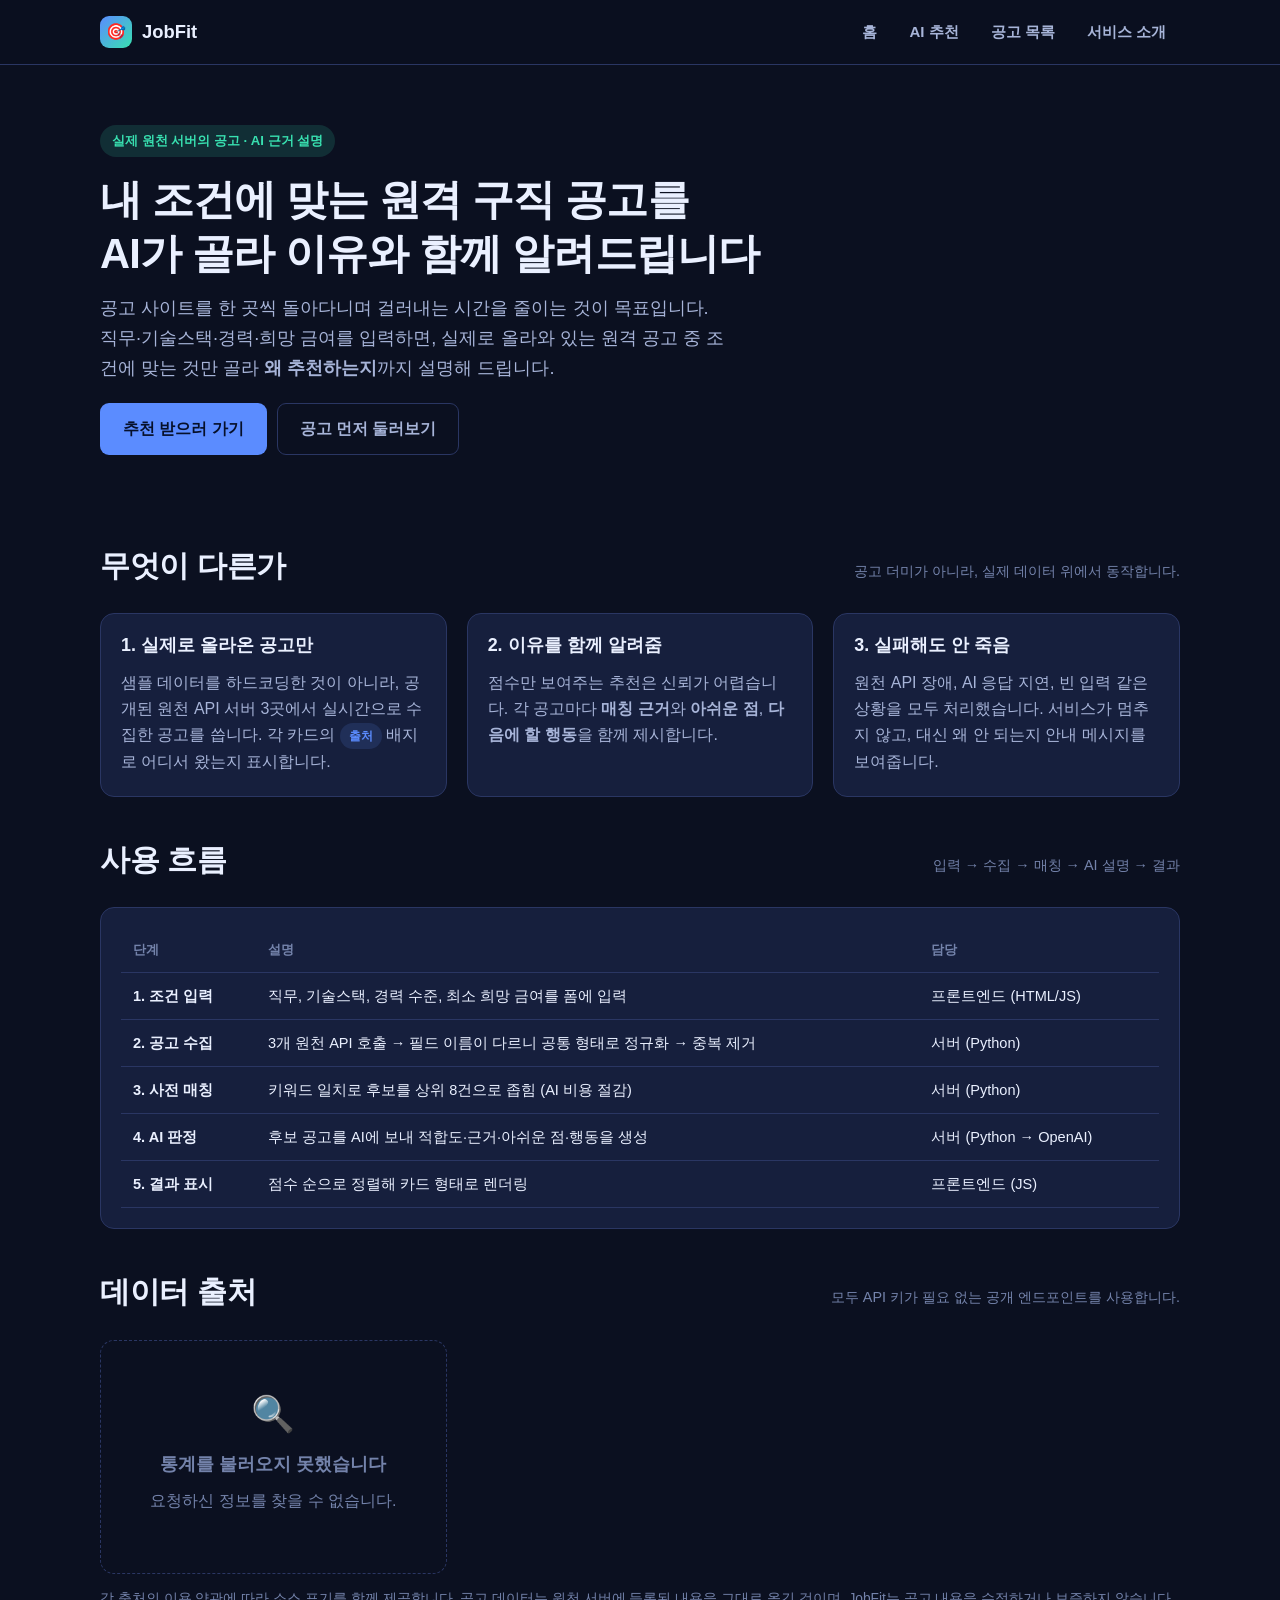
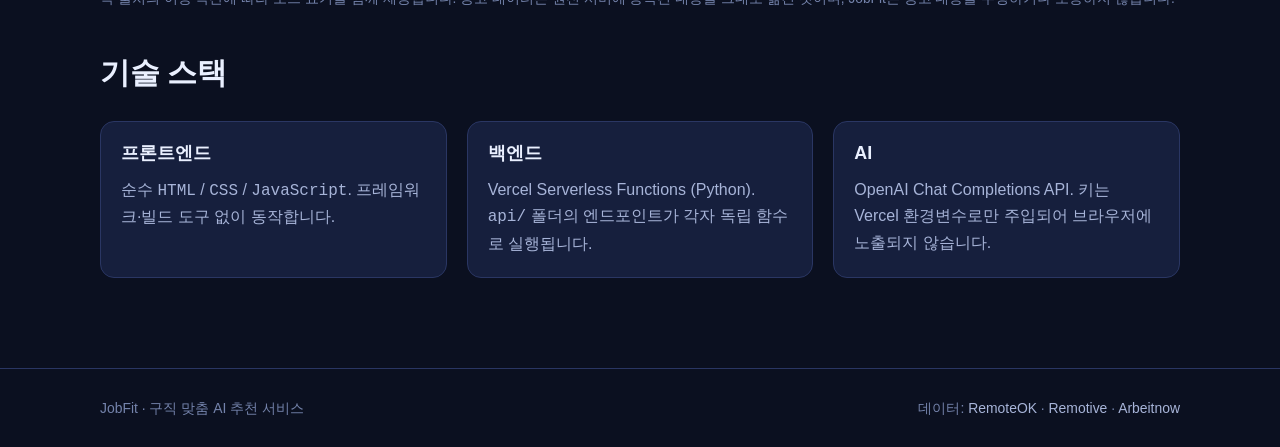
==== public/index.html @ caebe35b "정적 파일을 public/으로 옮겨 서버리스 함수 인식 복구 outputDirectory가 "."인 상태에서는 Vercel이 프로젝트 루트 전체를 정적 자산으로 취급해 api/ 폴" ====
<!DOCTYPE html>
<html lang="ko">
<head>
  <meta charset="UTF-8" />
  <meta name="viewport" content="width=device-width, initial-scale=1" />
  <title>JobFit — 내 조건에 맞는 원격 구직 공고 AI 추천</title>
  <meta name="description" content="구직자의 상황과 조건을 입력하면 실제 원천 서버의 구인중인 공고에서 적합한 것을 AI가 골라 이유와 함께 추천합니다." />
  <link rel="stylesheet" href="/css/style.css" />
  <link rel="icon" href="data:image/svg+xml,<svg xmlns='http://www.w3.org/2000/svg' viewBox='0 0 100 100'><text y='.9em' font-size='90'>🎯</text></svg>" />
</head>
<body>

  <header class="site-header">
    <div class="container site-header__inner">
      <a class="brand" href="/index.html">
        <span class="brand__mark" aria-hidden="true">🎯</span>
        JobFit
      </a>
      <nav class="nav" aria-label="주요 메뉴">
        <a href="/index.html">홈</a>
        <a href="/recommend.html">AI 추천</a>
        <a href="/jobs.html">공고 목록</a>
        <a href="/about.html">서비스 소개</a>
      </nav>
    </div>
  </header>

  <main>
    <div class="container">

      <!-- ===== 섹션 1: 히어로 ===== -->
      <section class="hero">
        <span class="hero__eyebrow">실제 원천 서버의 공고 · AI 근거 설명</span>
        <h1>내 조건에 맞는 원격 구직 공고를<br />AI가 골라 이유와 함께 알려드립니다</h1>
        <p class="hero__lead">
          공고 사이트를 한 곳씩 돌아다니며 걸러내는 시간을 줄이는 것이 목표입니다.
          직무·기술스택·경력·희망 금여를 입력하면, 실제로 올라와 있는 원격 공고 중
          조건에 맞는 것만 골라 <strong>왜 추천하는지</strong>까지 설명해 드립니다.
        </p>
        <p style="display:flex;gap:10px;flex-wrap:wrap;margin-top:20px;">
          <a class="btn" href="/recommend.html">추천 받으러 가기</a>
          <a class="btn btn--ghost" href="/jobs.html">공고 먼저 둘러보기</a>
        </p>
      </section>

      <!-- ===== 섹션 2: 문제와 해결 ===== -->
      <section class="section">
        <div class="section__head">
          <h2>무엇이 다른가</h2>
          <p class="section__sub">공고 더미가 아니라, 실제 데이터 위에서 동작합니다.</p>
        </div>

        <div class="grid">
          <div class="card">
            <h3>1. 실제로 올라온 공고만</h3>
            <p style="color:var(--text-dim);margin:0;">
              샘플 데이터를 하드코딩한 것이 아니라, 공개된 원천 API 서버
              3곳에서 실시간으로 수집한 공고를 씁니다. 각 카드의
              <span class="badge badge--source">출처</span> 배지로 어디서 왔는지 표시합니다.
            </p>
          </div>

          <div class="card">
            <h3>2. 이유를 함께 알려줌</h3>
            <p style="color:var(--text-dim);margin:0;">
              점수만 보여주는 추천은 신뢰가 어렵습니다. 각 공고마다
              <strong>매칭 근거</strong>와 <strong>아쉬운 점</strong>,
              <strong>다음에 할 행동</strong>을 함께 제시합니다.
            </p>
          </div>

          <div class="card">
            <h3>3. 실패해도 안 죽음</h3>
            <p style="color:var(--text-dim);margin:0;">
              원천 API 장애, AI 응답 지연, 빈 입력 같은 상황을 모두 처리했습니다.
              서비스가 멈추지 않고, 대신 왜 안 되는지 안내 메시지를 보여줍니다.
            </p>
          </div>
        </div>
      </section>

      <!-- ===== 섹션 3: 사용 흐름 ===== -->
      <section class="section">
        <div class="section__head">
          <h2>사용 흐름</h2>
          <p class="section__sub">입력 → 수집 → 매칭 → AI 설명 → 결과</p>
        </div>

        <div class="card">
          <div class="table-wrap">
            <table>
              <thead>
                <tr><th>단계</th><th>설명</th><th>담당</th></tr>
              </thead>
              <tbody>
                <tr>
                  <td><strong>1. 조건 입력</strong></td>
                  <td>직무, 기술스택, 경력 수준, 최소 희망 금여를 폼에 입력</td>
                  <td>프론트엔드 (HTML/JS)</td>
                </tr>
                <tr>
                  <td><strong>2. 공고 수집</strong></td>
                  <td>3개 원천 API 호출 → 필드 이름이 다르니 공통 형태로 정규화 → 중복 제거</td>
                  <td>서버 (Python)</td>
                </tr>
                <tr>
                  <td><strong>3. 사전 매칭</strong></td>
                  <td>키워드 일치로 후보를 상위 8건으로 좁힘 (AI 비용 절감)</td>
                  <td>서버 (Python)</td>
                </tr>
                <tr>
                  <td><strong>4. AI 판정</strong></td>
                  <td>후보 공고를 AI에 보내 적합도·근거·아쉬운 점·행동을 생성</td>
                  <td>서버 (Python → OpenAI)</td>
                </tr>
                <tr>
                  <td><strong>5. 결과 표시</strong></td>
                  <td>점수 순으로 정렬해 카드 형태로 렌더링</td>
                  <td>프론트엔드 (JS)</td>
                </tr>
              </tbody>
            </table>
          </div>
        </div>
      </section>

      <!-- ===== 섹션 4: 데이터 출처 (라이선스/약관 준수) ===== -->
      <section class="section">
        <div class="section__head">
          <h2>데이터 출처</h2>
          <p class="section__sub">모두 API 키가 필요 없는 공개 엔드포인트를 사용합니다.</p>
        </div>

        <div class="grid" id="source-stats">
          <div class="skeleton"></div>
          <div class="skeleton"></div>
          <div class="skeleton"></div>
        </div>

        <p style="color:var(--text-faint);font-size:0.86rem;margin-top:14px;">
          각 출처의 이용 약관에 따라 소스 표기를 함께 제공합니다.
          공고 데이터는 원천 서버에 등록된 내용을 그대로 옮긴 것이며,
          JobFit는 공고 내용을 수정하거나 보증하지 않습니다.
        </p>
      </section>

      <!-- ===== 섹션 5: 기술 스택 ===== -->
      <section class="section">
        <div class="section__head"><h2>기술 스택</h2></div>
        <div class="grid">
          <div class="card">
            <h3>프론트엔드</h3>
            <p style="color:var(--text-dim);margin:0;">
              순수 <code>HTML</code> / <code>CSS</code> / <code>JavaScript</code>.
              프레임워크·빌드 도구 없이 동작합니다.
            </p>
          </div>
          <div class="card">
            <h3>백엔드</h3>
            <p style="color:var(--text-dim);margin:0;">
              Vercel Serverless Functions (Python).
              <code>api/</code> 폴더의 엔드포인트가 각자 독립 함수로 실행됩니다.
            </p>
          </div>
          <div class="card">
            <h3>AI</h3>
            <p style="color:var(--text-dim);margin:0;">
              OpenAI Chat Completions API.
              키는 Vercel 환경변수로만 주입되어 브라우저에 노출되지 않습니다.
            </p>
          </div>
        </div>
      </section>

    </div>
  </main>

  <footer class="site-footer">
    <div class="container site-footer__grid">
      <span>JobFit · 구직 맞춤 AI 추천 서비스</span>
      <span>
        데이터:
        <a href="https://remoteok.com" target="_blank" rel="noopener noreferrer">RemoteOK</a> ·
        <a href="https://remotive.com" target="_blank" rel="noopener noreferrer">Remotive</a> ·
        <a href="https://www.arbeitnow.com" target="_blank" rel="noopener noreferrer">Arbeitnow</a>
      </span>
    </div>
  </footer>

  <script src="/js/common.js"></script>
  <script src="/js/api.js"></script>
  <script src="/js/home.js"></script>
</body>
</html>
---- css/style.css ----
/* ==========================================================================
   JobFit — 공통 스타일시트
   이 파일 하나를 3개 페이지(index / recommend / jobs)가 공유한다.
   vanilla CSS 이므로 :root 변수로 색과 크기를 한 곳에서 관리한다.
   ========================================================================== */

/* ---------- 1. 디자인 토큰 (변수) ---------- */
:root {
  /* 색: 어두운 배경 + 밝은 텍스트. 긴 시간 봐도 피로한 '다크 테마' */
  --bg: #0b1020;
  --bg-soft: #121a33;
  --surface: #161f3d;
  --surface-2: #1d2850;
  --border: #2a3663;

  --text: #eaf0ff;
  --text-dim: #a7b4d8;
  --text-faint: #7483ab;

  --primary: #5b8cff;
  --primary-dark: #3f6fe0;
  --primary-soft: rgba(91, 140, 255, 0.14);

  --accent: #38e0b0;
  --accent-soft: rgba(56, 224, 176, 0.14);

  --warn: #ffc857;
  --warn-soft: rgba(255, 200, 87, 0.14);
  --danger: #ff6b81;
  --danger-soft: rgba(255, 107, 129, 0.14);

  /* 크기 */
  --radius: 14px;
  --radius-sm: 9px;
  --maxw: 1120px;
  --gap: 20px;

  --shadow: 0 10px 30px rgba(0, 0, 0, 0.35);
  --shadow-sm: 0 4px 14px rgba(0, 0, 0, 0.25);
}

/* ---------- 2. 리셋과 기본 ---------- */
*,
*::before,
*::after { box-sizing: border-box; }

html { scroll-behavior: smooth; }

body {
  margin: 0;
  background: var(--bg);
  color: var(--text);
  font-family: -apple-system, BlinkMacSystemFont, "Apple SD Gothic Neo",
    "Segoe UI", Roboto, "Helvetica Neue", sans-serif;
  font-size: 16px;
  line-height: 1.65;
  -webkit-font-smoothing: antialiased;
}

h1, h2, h3, h4 { line-height: 1.3; margin: 0 0 12px; }
h1 { font-size: clamp(1.8rem, 4.2vw, 2.6rem); letter-spacing: -0.02em; }
h2 { font-size: clamp(1.35rem, 3vw, 1.85rem); letter-spacing: -0.01em; }
h3 { font-size: 1.12rem; }
p { margin: 0 0 14px; }

a { color: var(--primary); text-decoration: none; }
a:hover { text-decoration: underline; }

img { max-width: 100%; display: block; }

/* 키보드 사용자를 위한 포커스 표시 (접근성) */
:focus-visible {
  outline: 2px solid var(--primary);
  outline-offset: 2px;
  border-radius: 4px;
}

.container {
  width: 100%;
  max-width: var(--maxw);
  margin: 0 auto;
  padding: 0 20px;
}

.sr-only {
  position: absolute;
  width: 1px; height: 1px;
  padding: 0; margin: -1px;
  overflow: hidden;
  clip: rect(0 0 0 0);
  white-space: nowrap;
}

/* ---------- 3. 레이아웃 ---------- */
.site-header {
  position: sticky;
  top: 0;
  z-index: 100;
  background: rgba(11, 16, 32, 0.9);
  backdrop-filter: blur(12px);
  border-bottom: 1px solid var(--border);
}

.site-header__inner {
  display: flex;
  align-items: center;
  justify-content: space-between;
  gap: var(--gap);
  min-height: 64px;
  flex-wrap: wrap;
}

.brand {
  display: flex;
  align-items: center;
  gap: 10px;
  font-weight: 800;
  font-size: 1.15rem;
  color: var(--text);
}
.brand:hover { text-decoration: none; }

.brand__mark {
  width: 32px; height: 32px;
  display: grid; place-items: center;
  border-radius: 9px;
  background: linear-gradient(135deg, var(--primary), var(--accent));
  color: #071024;
  font-size: 1rem;
  flex-shrink: 0;
}

.nav { display: flex; gap: 4px; flex-wrap: wrap; }

.nav a {
  padding: 8px 14px;
  border-radius: var(--radius-sm);
  color: var(--text-dim);
  font-weight: 600;
  font-size: 0.94rem;
  transition: background 0.15s, color 0.15s;
}
.nav a:hover { background: var(--surface); color: var(--text); text-decoration: none; }
.nav a.is-active { background: var(--primary-soft); color: var(--primary); }

.site-footer {
  margin-top: 70px;
  border-top: 1px solid var(--border);
  padding: 28px 0;
  color: var(--text-faint);
  font-size: 0.87rem;
}
.site-footer a { color: var(--text-dim); }
.site-footer__grid {
  display: flex;
  justify-content: space-between;
  gap: 16px;
  flex-wrap: wrap;
}

main { padding: 34px 0 20px; }

/* ---------- 4. 히어로 ---------- */
.hero { padding: 26px 0 34px; }
.hero__eyebrow {
  display: inline-block;
  padding: 5px 12px;
  border-radius: 999px;
  background: var(--accent-soft);
  color: var(--accent);
  font-size: 0.82rem;
  font-weight: 700;
  margin-bottom: 16px;
}
.hero__lead {
  font-size: clamp(1rem, 2.2vw, 1.14rem);
  color: var(--text-dim);
  max-width: 62ch;
}

/* ---------- 5. 버튼 ---------- */
.btn {
  display: inline-flex;
  align-items: center;
  justify-content: center;
  gap: 8px;
  padding: 12px 22px;
  border: 1px solid transparent;
  border-radius: var(--radius-sm);
  background: var(--primary);
  color: #06102a;
  font-size: 0.98rem;
  font-weight: 700;
  font-family: inherit;
  cursor: pointer;
  transition: background 0.15s, transform 0.08s, opacity 0.15s;
}
.btn:hover { background: var(--primary-dark); text-decoration: none; }
.btn:active { transform: translateY(1px); }
.btn:disabled { opacity: 0.55; cursor: not-allowed; }

.btn--ghost {
  background: transparent;
  border-color: var(--border);
  color: var(--text-dim);
}
.btn--ghost:hover { background: var(--surface); color: var(--text); }

.btn--sm { padding: 8px 15px; font-size: 0.88rem; }

/* ---------- 6. 카드 / 섹션 ---------- */
.card {
  background: var(--surface);
  border: 1px solid var(--border);
  border-radius: var(--radius);
  padding: 20px;
}

.grid {
  display: grid;
  gap: var(--gap);
  grid-template-columns: repeat(auto-fill, minmax(310px, 1fr));
}

.section { margin-top: 44px; }
.section__head {
  display: flex;
  align-items: baseline;
  justify-content: space-between;
  gap: 14px;
  flex-wrap: wrap;
  margin-bottom: 16px;
}
.section__sub { color: var(--text-faint); font-size: 0.9rem; margin: 0; }

/* ---------- 7. 뱃지 / 태그 ---------- */
.badge {
  display: inline-block;
  padding: 3px 9px;
  border-radius: 999px;
  font-size: 0.76rem;
  font-weight: 700;
  background: var(--surface-2);
  color: var(--text-dim);
  white-space: nowrap;
}
.badge--source { background: var(--primary-soft); color: var(--primary); }
.badge--remote { background: var(--accent-soft); color: var(--accent); }
.badge--warn { background: var(--warn-soft); color: var(--warn); }

.tags { display: flex; flex-wrap: wrap; gap: 6px; }
.tag {
  padding: 3px 9px;
  border-radius: 6px;
  background: var(--surface-2);
  color: var(--text-dim);
  font-size: 0.78rem;
}

/* ---------- 8. 공고 카드 ---------- */
.job-card {
  display: flex;
  flex-direction: column;
  gap: 10px;
  background: var(--surface);
  border: 1px solid var(--border);
  border-radius: var(--radius);
  padding: 18px;
  transition: border-color 0.15s, transform 0.12s;
}
.job-card:hover { border-color: var(--primary); transform: translateY(-2px); }

.job-card__top {
  display: flex;
  justify-content: space-between;
  gap: 10px;
  align-items: flex-start;
}
.job-card__title { margin: 0; font-size: 1.04rem; line-height: 1.4; }
.job-card__company { color: var(--text-dim); font-size: 0.9rem; margin: 0; }
.job-card__meta {
  display: flex;
  flex-wrap: wrap;
  gap: 12px;
  color: var(--text-faint);
  font-size: 0.83rem;
}
.job-card__foot { margin-top: auto; padding-top: 10px; }

/* 적합도 점수 원형 표기 */
.score-ring {
  --pct: 0;
  width: 52px; height: 52px;
  flex-shrink: 0;
  border-radius: 50%;
  display: grid;
  place-items: center;
  font-weight: 800;
  font-size: 0.95rem;
  background:
    conic-gradient(var(--accent) calc(var(--pct) * 1%), var(--surface-2) 0);
  position: relative;
}
.score-ring::before {
  content: "";
  position: absolute;
  inset: 4px;
  border-radius: 50%;
  background: var(--surface);
}
.score-ring span { position: relative; z-index: 1; }

.score-ring--mid { background: conic-gradient(var(--warn) calc(var(--pct) * 1%), var(--surface-2) 0); }
.score-ring--low { background: conic-gradient(var(--danger) calc(var(--pct) * 1%), var(--surface-2) 0); }

/* ---------- 9. 폼 ---------- */
.form-grid {
  display: grid;
  grid-template-columns: repeat(2, 1fr);
  gap: 16px;
}

.field { display: flex; flex-direction: column; gap: 6px; }
.field--full { grid-column: 1 / -1; }

.field label {
  font-size: 0.88rem;
  font-weight: 700;
  color: var(--text-dim);
}
.field__hint { font-size: 0.8rem; color: var(--text-faint); }

.field input,
.field select,
.field textarea {
  width: 100%;
  padding: 11px 13px;
  border: 1px solid var(--border);
  border-radius: var(--radius-sm);
  background: var(--bg-soft);
  color: var(--text);
  font-family: inherit;
  font-size: 0.96rem;
  transition: border-color 0.15s, box-shadow 0.15s;
}
.field input:focus,
.field select:focus,
.field textarea:focus {
  outline: none;
  border-color: var(--primary);
  box-shadow: 0 0 0 3px var(--primary-soft);
}
.field textarea { resize: vertical; min-height: 88px; }

.field input.has-error,
.field select.has-error,
.field textarea.has-error { border-color: var(--danger); }

/* ---------- 10. 알림 / 상태 메시지 ---------- */
.alert {
  display: flex;
  gap: 10px;
  align-items: flex-start;
  padding: 13px 16px;
  border-radius: var(--radius-sm);
  border: 1px solid var(--border);
  background: var(--surface-2);
  font-size: 0.92rem;
  margin-bottom: 16px;
}
.alert__icon { flex-shrink: 0; font-weight: 800; }
.alert--error { background: var(--danger-soft); border-color: var(--danger); color: #ffc4cd; }
.alert--warn { background: var(--warn-soft); border-color: var(--warn); color: #ffe4ac; }
.alert--info { background: var(--primary-soft); border-color: var(--primary); color: #c3d6ff; }
.alert[hidden] { display: none; }

/* ---------- 11. 로딩 ---------- */
.spinner {
  width: 15px; height: 15px;
  border: 2px solid rgba(255, 255, 255, 0.25);
  border-top-color: currentColor;
  border-radius: 50%;
  animation: spin 0.7s linear infinite;
  display: inline-block;
}
@keyframes spin { to { transform: rotate(360deg); } }

/* 스켈레톤 (내용이 올 때까지 회색 자리표시자) */
.skeleton {
  background: linear-gradient(90deg, var(--surface) 25%, var(--surface-2) 50%, var(--surface) 75%);
  background-size: 200% 100%;
  animation: shimmer 1.3s infinite;
  border-radius: var(--radius);
  height: 128px;
}
@keyframes shimmer {
  0% { background-position: 200% 0; }
  100% { background-position: -200% 0; }
}

/* ---------- 12. 표 ---------- */
.table-wrap { overflow-x: auto; }
table { width: 100%; border-collapse: collapse; font-size: 0.91rem; }
th, td {
  text-align: left;
  padding: 11px 12px;
  border-bottom: 1px solid var(--border);
  vertical-align: top;
}
th { color: var(--text-faint); font-weight: 700; font-size: 0.83rem; white-space: nowrap; }
td code {
  background: var(--surface-2);
  padding: 2px 6px;
  border-radius: 5px;
  font-size: 0.86em;
  color: var(--accent);
}

/* ---------- 13. 빈 상태 ---------- */
.empty {
  text-align: center;
  padding: 44px 20px;
  color: var(--text-faint);
  border: 1px dashed var(--border);
  border-radius: var(--radius);
}
.empty__icon { font-size: 2.2rem; margin-bottom: 10px; }

/* ---------- 14. AI 근거 목록 ---------- */
.reason-list { margin: 0; padding-left: 18px; }
.reason-list li { margin-bottom: 4px; font-size: 0.9rem; color: var(--text-dim); }

.ai-note {
  display: inline-flex;
  align-items: center;
  gap: 6px;
  font-size: 0.8rem;
  font-weight: 700;
  padding: 4px 10px;
  border-radius: 999px;
  background: var(--accent-soft);
  color: var(--accent);
}
.ai-note--off { background: var(--warn-soft); color: var(--warn); }

/* ---------- 15. 반응형 (모바일) ----------
   기준: 768px 이하에서 1열, 480px 이하에서 더 촘촘하게.
   최소 2가지 화면 크기에서 확인하기 위한 기준이다. */

@media (max-width: 768px) {
  .form-grid { grid-template-columns: 1fr; }
  .grid { grid-template-columns: 1fr; }
  main { padding-top: 22px; }

  /* 모바일에서는 내비게이션을 두 줄로 아래로 내린다 */
  .site-header__inner { min-height: auto; padding: 12px 0; gap: 10px; }
  .nav { width: 100%; }
  .nav a { flex: 1; text-align: center; padding: 8px 6px; font-size: 0.86rem; }
}

@media (max-width: 480px) {
  :root { --gap: 14px; }
  body { font-size: 15px; }
  .container { padding: 0 14px; }
  .card, .job-card { padding: 15px; }
  .score-ring { width: 46px; height: 46px; font-size: 0.85rem; }
  .site-footer__grid { flex-direction: column; gap: 8px; }
}

/* 사용자가 모션 감소를 설정한 경우 애니메이션을 끈다 (접근성) */
@media (prefers-reduced-motion: reduce) {
  *, *::before, *::after {
    animation-duration: 0.01ms !important;
    animation-iteration-count: 1 !important;
    transition-duration: 0.01ms !important;
    scroll-behavior: auto !important;
  }
}
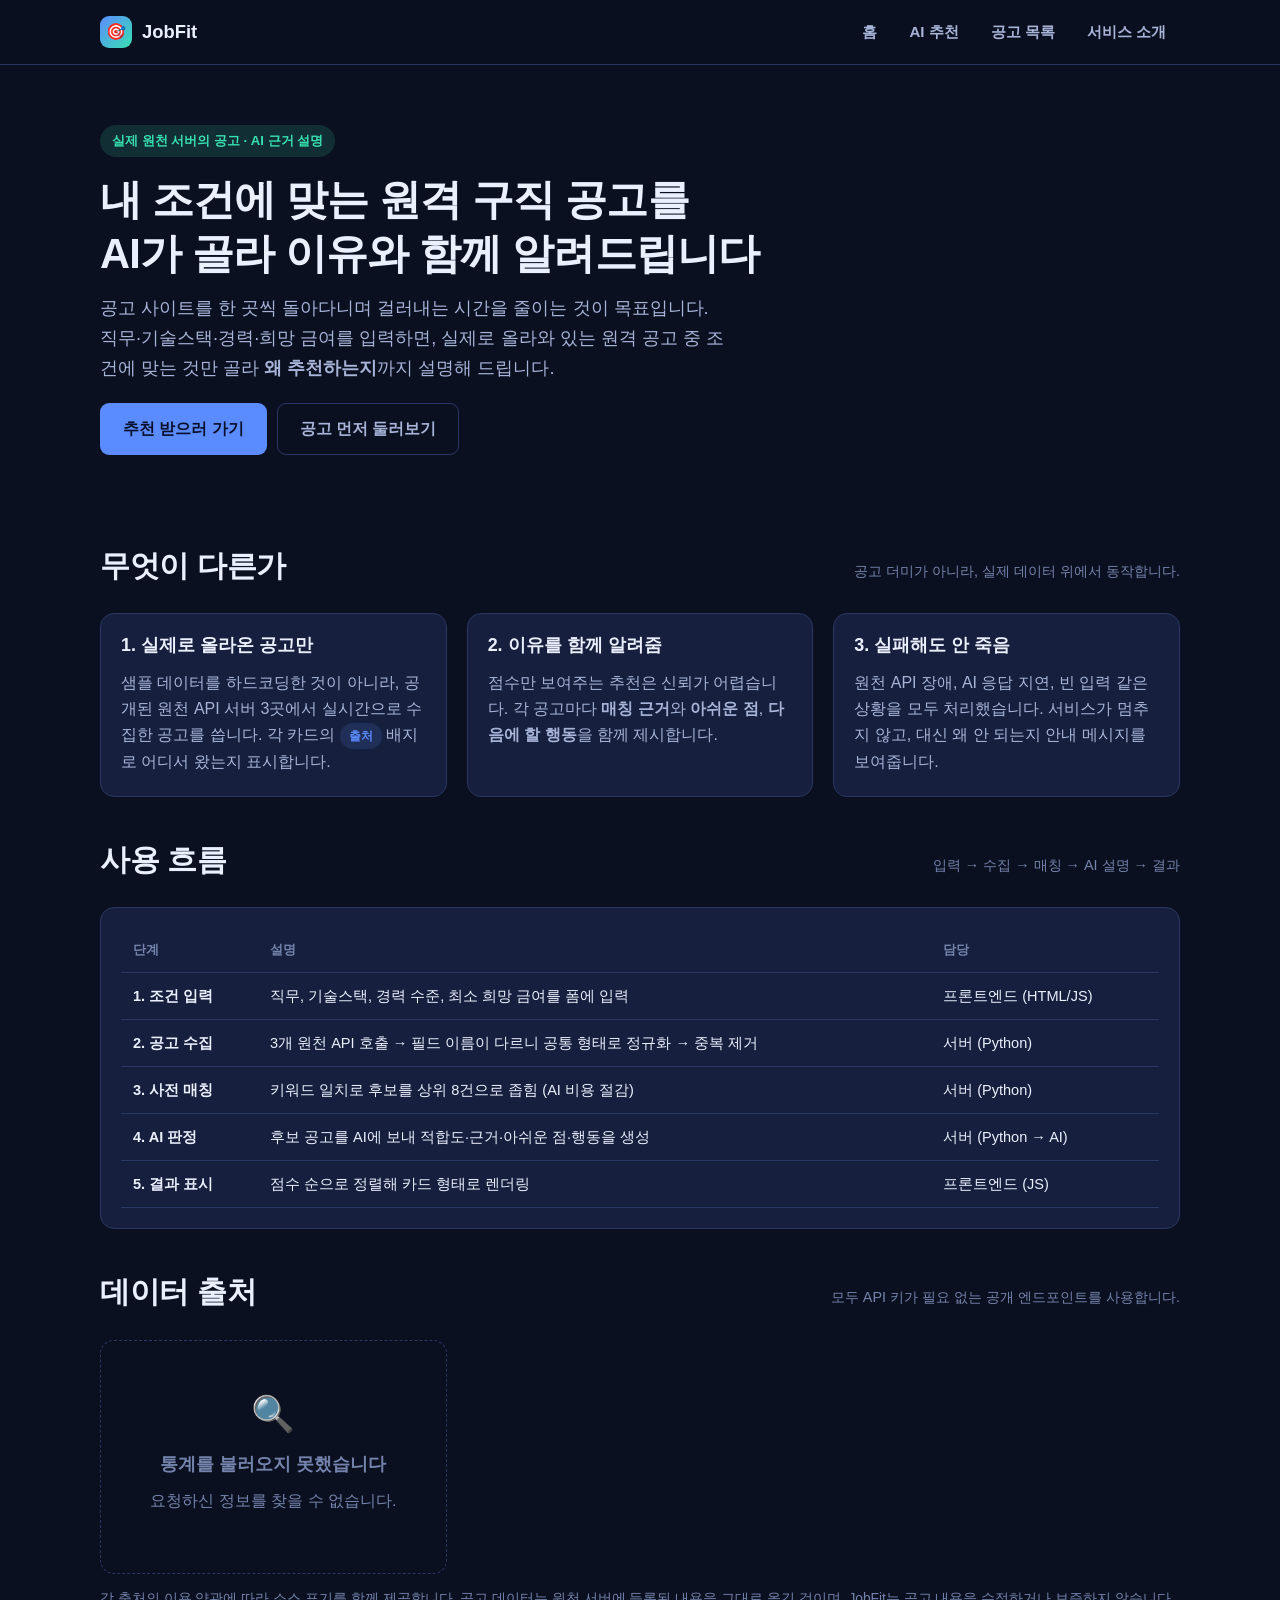
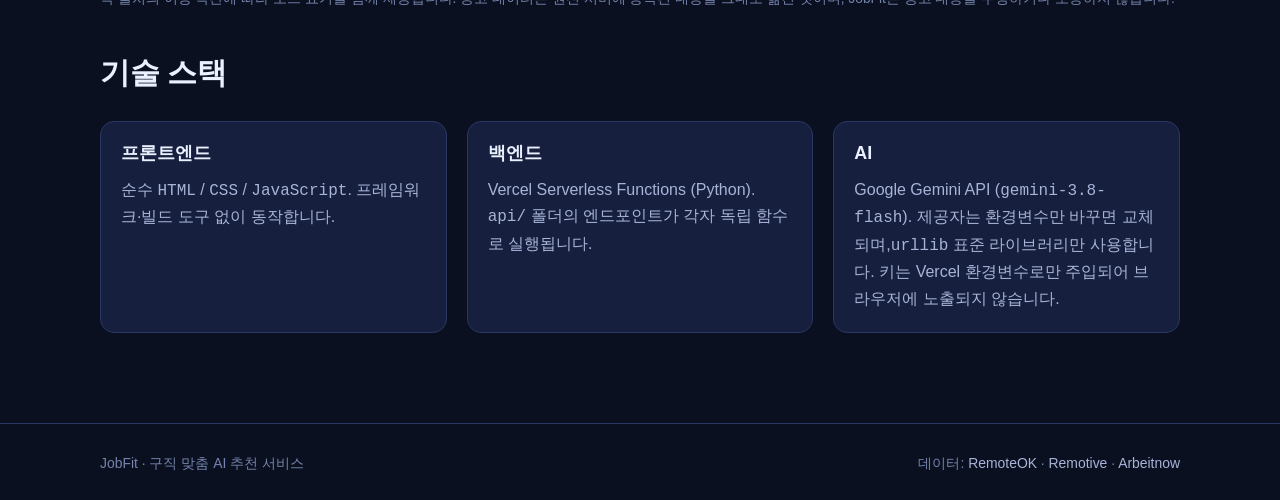
==== commit ee509700: "AI provider를 Gemini(기본)/OpenAI(대체) 구조로 분리해 신규 프로젝트에서 키 발급이 쉬운 쪽으로 전환 OpenAI 신규 계정은 결제 수단 등록이 필요해 폴백 " ====
--- a/public/index.html
+++ b/public/index.html
@@ -111,7 +111,7 @@
                 <tr>
                   <td><strong>4. AI 판정</strong></td>
                   <td>후보 공고를 AI에 보내 적합도·근거·아쉬운 점·행동을 생성</td>
-                  <td>서버 (Python → OpenAI)</td>
+                  <td>서버 (Python → AI)</td>
                 </tr>
                 <tr>
                   <td><strong>5. 결과 표시</strong></td>
@@ -165,7 +165,8 @@
           <div class="card">
             <h3>AI</h3>
             <p style="color:var(--text-dim);margin:0;">
-              OpenAI Chat Completions API.
+              Google Gemini API (<code>gemini-3.8-flash</code>). 제공자는
+              환경변수만 바꾸면 교체되며,<code>urllib</code> 표준 라이브러리만 사용합니다.
               키는 Vercel 환경변수로만 주입되어 브라우저에 노출되지 않습니다.
             </p>
           </div>
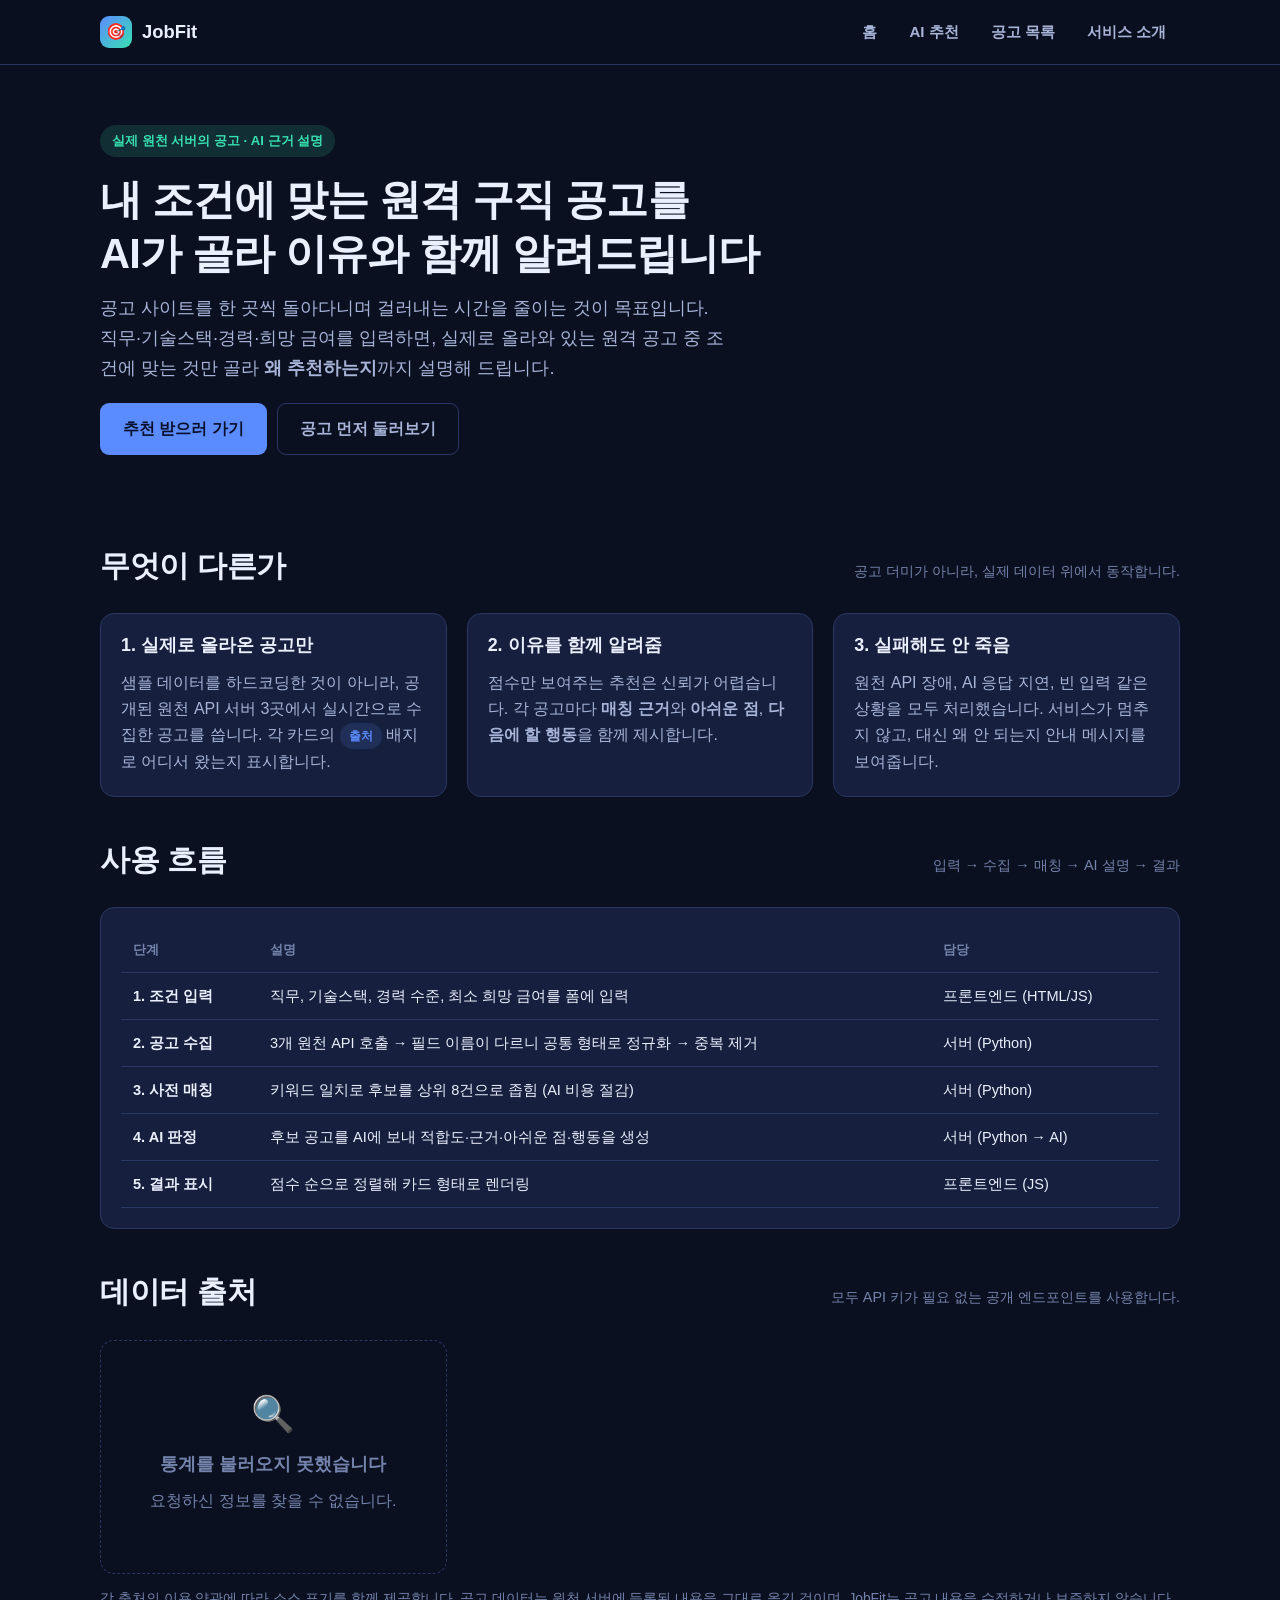
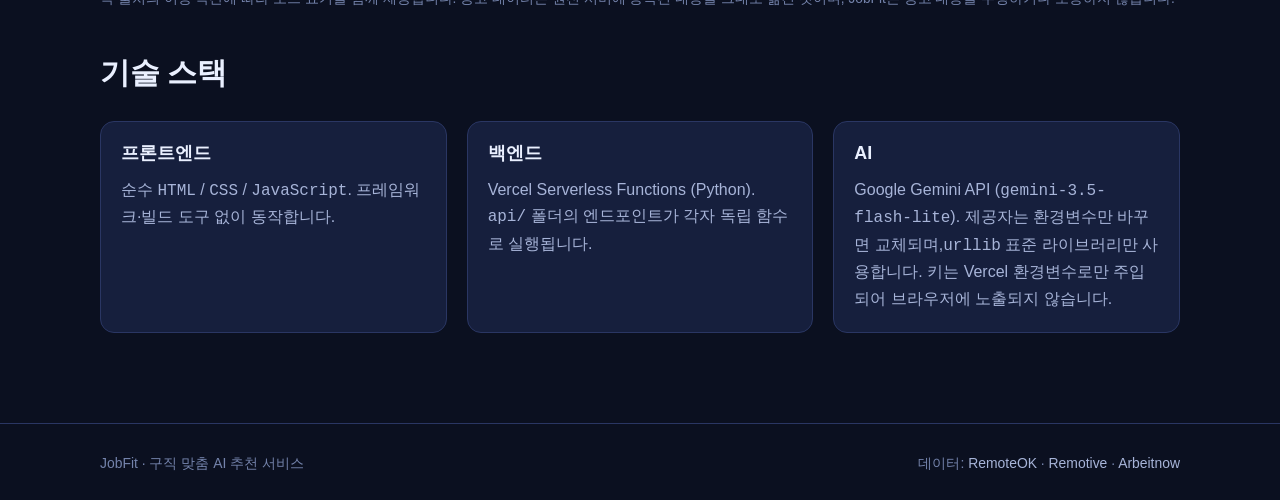
==== commit 658d6052: "일시적 과부하에 재시도를 넣고 기본 모델을 혼잡이 적은 쪽으로 낮춘다 실측 로그에서 gemini-3.8-flash 가 503 'high demand' 를 간헐적으로 던져 그때마다 " ====
--- a/public/index.html
+++ b/public/index.html
@@ -165,7 +165,7 @@
           <div class="card">
             <h3>AI</h3>
             <p style="color:var(--text-dim);margin:0;">
-              Google Gemini API (<code>gemini-3.8-flash</code>). 제공자는
+              Google Gemini API (<code>gemini-3.5-flash-lite</code>). 제공자는
               환경변수만 바꾸면 교체되며,<code>urllib</code> 표준 라이브러리만 사용합니다.
               키는 Vercel 환경변수로만 주입되어 브라우저에 노출되지 않습니다.
             </p>
